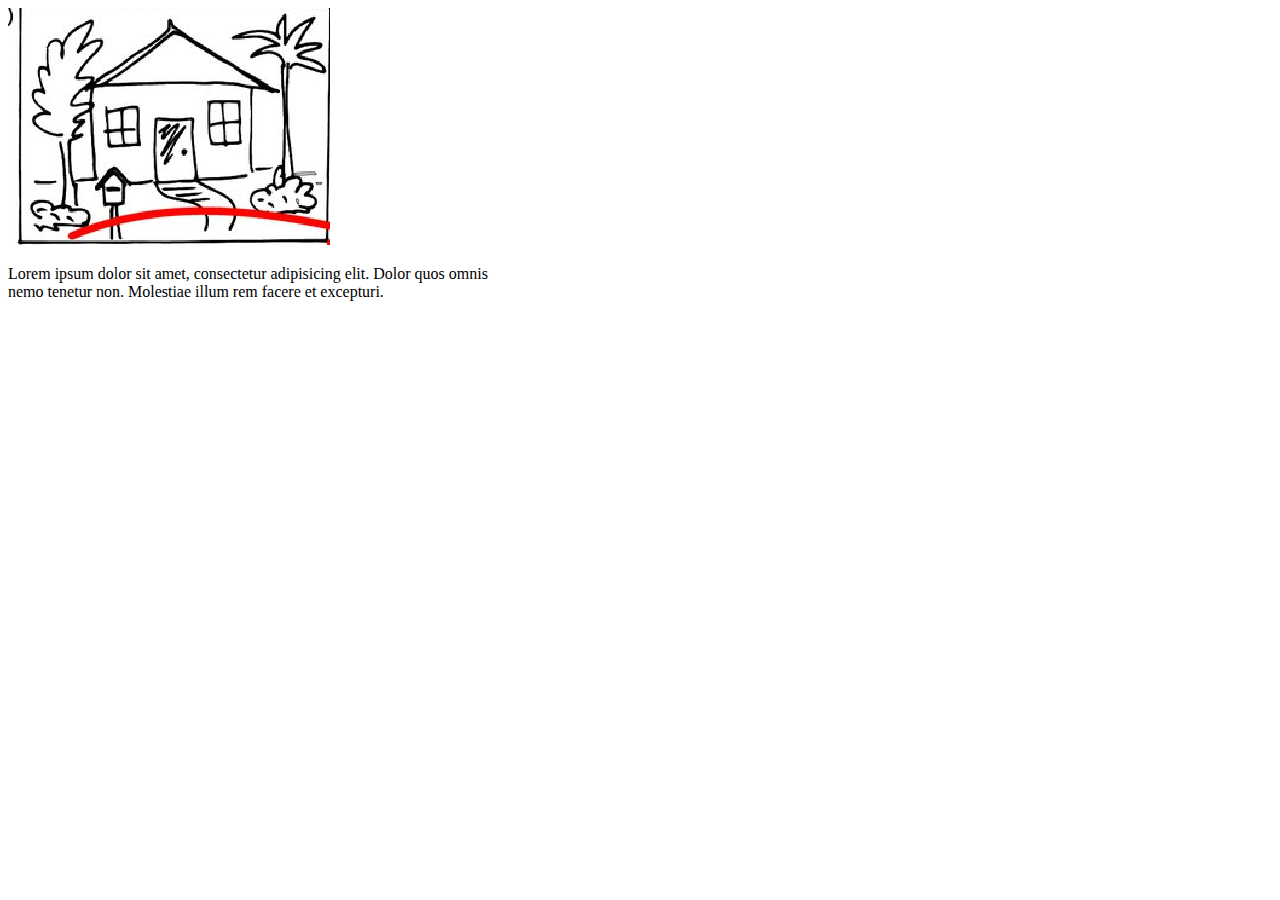
==== index.html @ d3581072 "simon test" ====
<!DOCTYPE html>
<html lang="en">
<head>
  <meta charset="UTF-8">
  <meta name="viewport" content="width=device-width, initial-scale=1.0">
  <title>Storyboard</title>
  <link rel="stylesheet" href="style.css">
</head>
<body>

  <!-- Navbar goes here  -->
  
  <section class="card">
    <img src="./assets/1.png" alt="picture description">
    <p>Lorem ipsum dolor sit amet, consectetur adipisicing elit. Dolor quos omnis nemo tenetur non. Molestiae illum rem facere et excepturi.</p>
  </section>
</body>
</html>
---- style.css ----
.card{
  max-width: 500px;
}
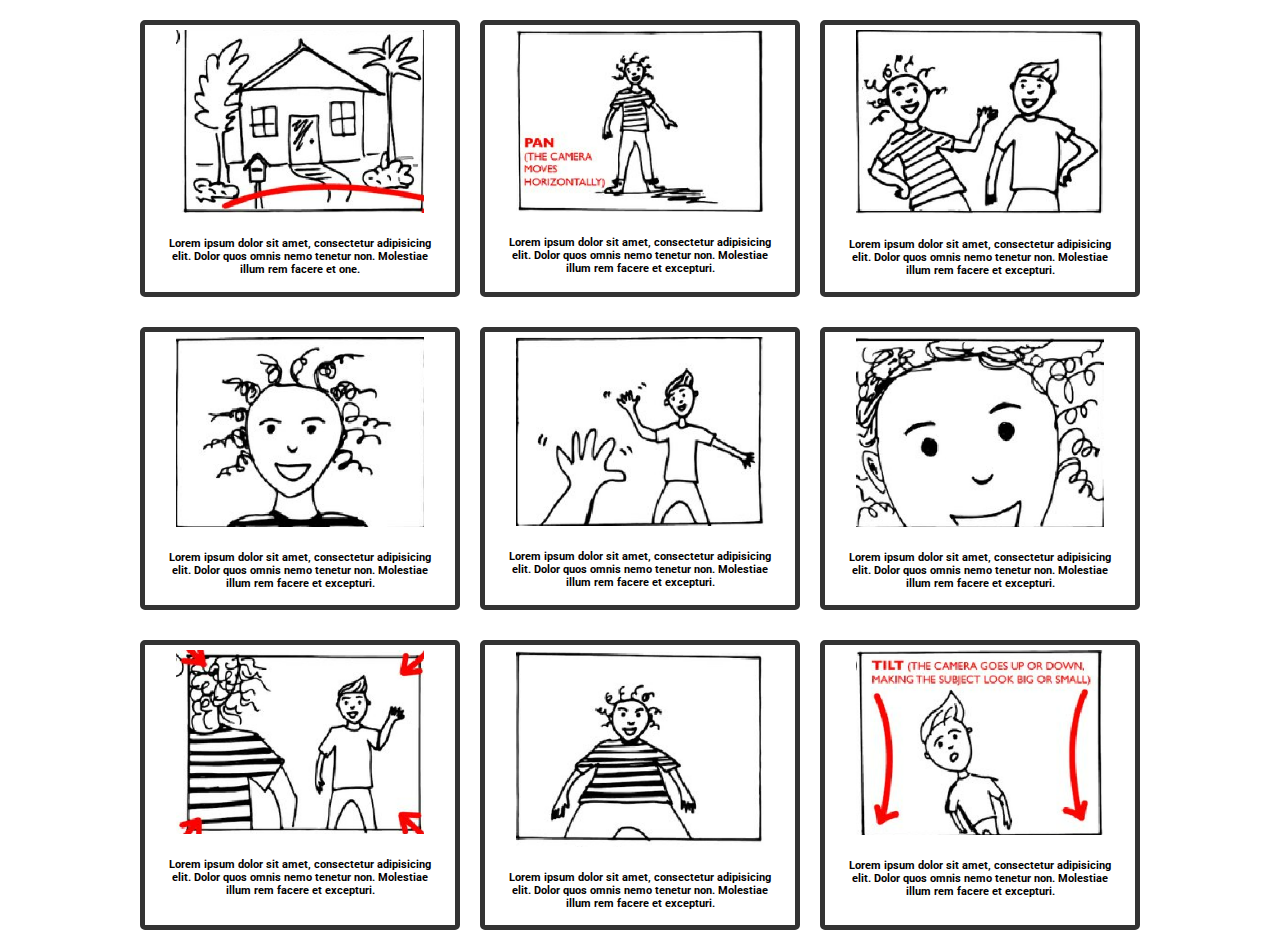
==== commit ead2ef17: "created 3x3 layout" ====
--- a/index.html
+++ b/index.html
@@ -1,18 +1,77 @@
 <!DOCTYPE html>
 <html lang="en">
+
 <head>
   <meta charset="UTF-8">
   <meta name="viewport" content="width=device-width, initial-scale=1.0">
   <title>Storyboard</title>
   <link rel="stylesheet" href="style.css">
+  <link rel="preconnect" href="https://fonts.googleapis.com">
+  <link rel="preconnect" href="https://fonts.gstatic.com" crossorigin>
+  <link href="https://fonts.googleapis.com/css2?family=Roboto&display=swap" rel="stylesheet">
 </head>
+
 <body>
 
   <!-- Navbar goes here  -->
-  
-  <section class="card">
-    <img src="./assets/1.png" alt="picture description">
-    <p>Lorem ipsum dolor sit amet, consectetur adipisicing elit. Dolor quos omnis nemo tenetur non. Molestiae illum rem facere et excepturi.</p>
+
+  <!-- ROW 1 -->
+  <section class="card-row">
+    <section class="card">
+      <img src="./assets/1.png" alt="picture description">
+      <p>Lorem ipsum dolor sit amet, consectetur adipisicing elit. Dolor quos omnis nemo tenetur non. Molestiae illum
+        rem facere et one.</p>
+    </section>
+    <section class="card">
+      <img src="./assets/2.png" alt="picture description">
+      <p>Lorem ipsum dolor sit amet, consectetur adipisicing elit. Dolor quos omnis nemo tenetur non. Molestiae illum
+        rem facere et excepturi.</p>
+    </section>
+    <section class="card">
+      <img src="./assets/3.png" alt="picture description">
+      <p>Lorem ipsum dolor sit amet, consectetur adipisicing elit. Dolor quos omnis nemo tenetur non. Molestiae illum
+        rem facere et excepturi.</p>
+    </section>
   </section>
+
+  <!-- ROW 2 -->
+  <section class="card-row">
+    <section class="card">
+      <img src="./assets/4.png" alt="picture description">
+      <p>Lorem ipsum dolor sit amet, consectetur adipisicing elit. Dolor quos omnis nemo tenetur non. Molestiae illum
+        rem facere et excepturi.</p>
+    </section>
+    <section class="card">
+      <img src="./assets/5.png" alt="picture description">
+      <p>Lorem ipsum dolor sit amet, consectetur adipisicing elit. Dolor quos omnis nemo tenetur non. Molestiae illum
+        rem facere et excepturi.</p>
+    </section>
+    <section class="card">
+      <img src="./assets/6.png" alt="picture description">
+      <p>Lorem ipsum dolor sit amet, consectetur adipisicing elit. Dolor quos omnis nemo tenetur non. Molestiae illum
+        rem facere et excepturi.</p>
+    </section>
+  </section>
+
+  <!-- ROW 3 -->
+  <section class="card-row">
+    <section class="card">
+      <img src="./assets/7.png" alt="picture description">
+      <p>Lorem ipsum dolor sit amet, consectetur adipisicing elit. Dolor quos omnis nemo tenetur non. Molestiae illum
+        rem facere et excepturi.</p>
+    </section>
+    <section class="card">
+      <img src="./assets/8.png" alt="picture description">
+      <p>Lorem ipsum dolor sit amet, consectetur adipisicing elit. Dolor quos omnis nemo tenetur non. Molestiae illum
+        rem facere et excepturi.</p>
+    </section>
+    <section class="card">
+      <img src="./assets/9.png" alt="picture description">
+      <p>Lorem ipsum dolor sit amet, consectetur adipisicing elit. Dolor quos omnis nemo tenetur non. Molestiae illum
+        rem facere et excepturi.</p>
+    </section>
+  </section>
+
 </body>
+
 </html>--- a/style.css
+++ b/style.css
@@ -1,3 +1,54 @@
+*{
+  box-sizing: border-box;
+}
+
+body{
+  font-family: 'Roboto', sans-serif;
+  margin: 0;
+}
+
 .card{
-  max-width: 500px;
+  border: 5px #333 solid;
+  background-color: white;
+
+  width: 25%;
+  /* min-width: 200px; */
+  border-radius: 5px;
+
+  /* background-color: #333; */
+
+  text-align: center;
+
+  /* display: inline-block; */
+
+  float: left;
+
+  margin: 10px;
+}
+
+.card img{
+  margin: 5px;
+  width: 80%;
+  
+  /* height: calc(width); */
+}
+
+.card p{
+  margin: 15px;
+  font-weight: bold;
+
+  font-size: 0.7em;
+}
+
+.card-row{
+  /* max-width: 100%; */
+  width: 100%;
+
+  display: flex;
+  justify-content: center;
+  
+  margin: 10px auto;
+  padding: 0px;
+
+  overflow: auto;
 }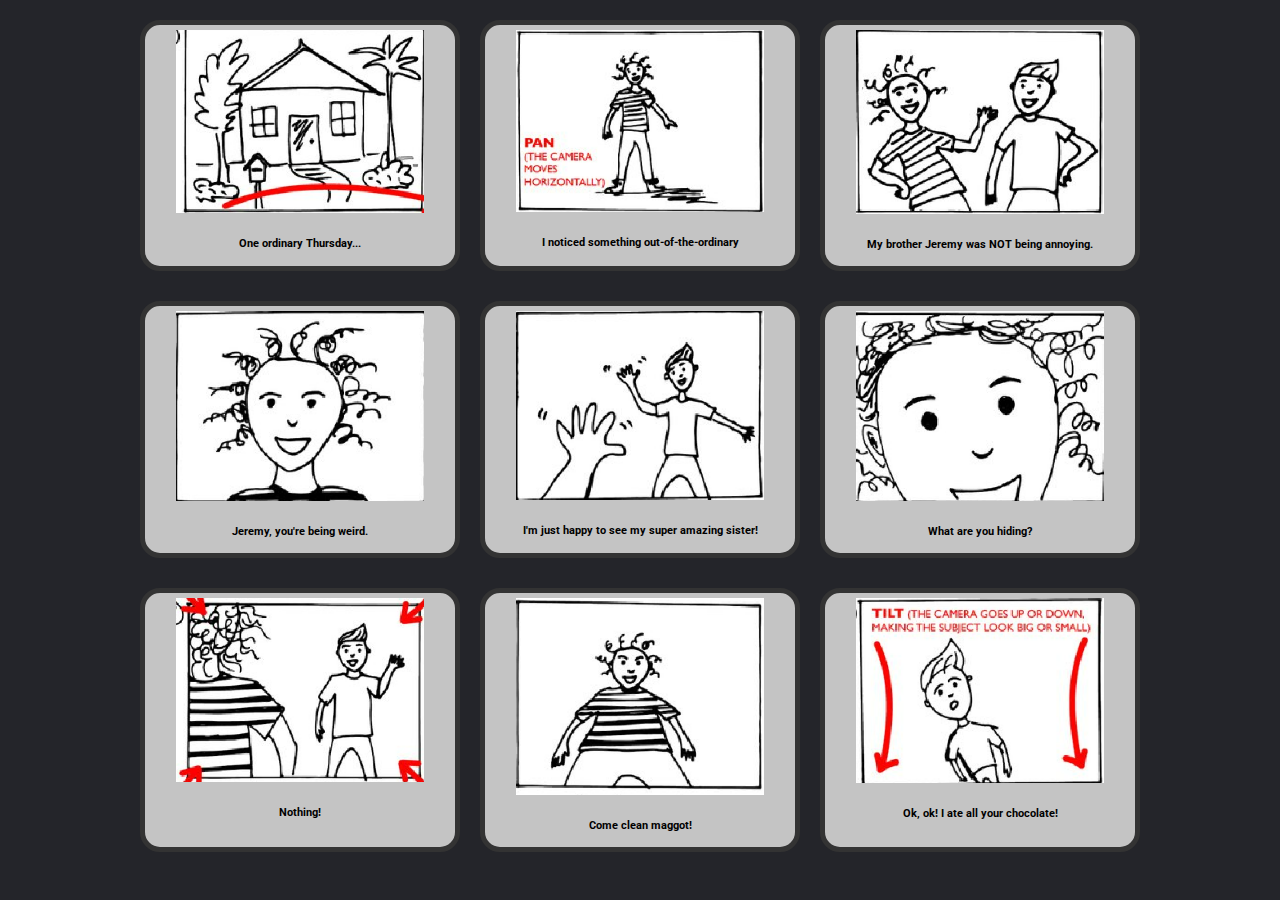
==== commit 3aafeed6: "updated styling and text" ====
--- a/index.html
+++ b/index.html
@@ -18,57 +18,48 @@
   <!-- ROW 1 -->
   <section class="card-row">
     <section class="card">
-      <img src="./assets/1.png" alt="picture description">
-      <p>Lorem ipsum dolor sit amet, consectetur adipisicing elit. Dolor quos omnis nemo tenetur non. Molestiae illum
-        rem facere et one.</p>
+      <img src="./assets/1.png" alt="A picture of a house with trees.">
+      <p>One ordinary Thursday...</p>
     </section>
     <section class="card">
-      <img src="./assets/2.png" alt="picture description">
-      <p>Lorem ipsum dolor sit amet, consectetur adipisicing elit. Dolor quos omnis nemo tenetur non. Molestiae illum
-        rem facere et excepturi.</p>
+      <img src="./assets/2.png" alt="A picture of a girl standing.">
+      <p>I noticed something out-of-the-ordinary</p>
     </section>
     <section class="card">
-      <img src="./assets/3.png" alt="picture description">
-      <p>Lorem ipsum dolor sit amet, consectetur adipisicing elit. Dolor quos omnis nemo tenetur non. Molestiae illum
-        rem facere et excepturi.</p>
+      <img src="./assets/3.png" alt="A picture of the girl and her brother Jeremy.">
+      <p>My brother Jeremy was NOT being annoying.</p>
     </section>
   </section>
 
   <!-- ROW 2 -->
   <section class="card-row">
     <section class="card">
-      <img src="./assets/4.png" alt="picture description">
-      <p>Lorem ipsum dolor sit amet, consectetur adipisicing elit. Dolor quos omnis nemo tenetur non. Molestiae illum
-        rem facere et excepturi.</p>
+      <img src="./assets/4.png" alt="A close-up picture of the girls face">
+      <p>Jeremy, you're being weird.</p>
     </section>
     <section class="card">
-      <img src="./assets/5.png" alt="picture description">
-      <p>Lorem ipsum dolor sit amet, consectetur adipisicing elit. Dolor quos omnis nemo tenetur non. Molestiae illum
-        rem facere et excepturi.</p>
+      <img src="./assets/5.png" alt="a picture of the siblings waving to eacother">
+      <p>I'm just happy to see my super amazing sister!</p>
     </section>
     <section class="card">
-      <img src="./assets/6.png" alt="picture description">
-      <p>Lorem ipsum dolor sit amet, consectetur adipisicing elit. Dolor quos omnis nemo tenetur non. Molestiae illum
-        rem facere et excepturi.</p>
+      <img src="./assets/6.png" alt="a close-up picture of the girls face">
+      <p>What are you hiding?</p>
     </section>
   </section>
 
   <!-- ROW 3 -->
   <section class="card-row">
     <section class="card">
-      <img src="./assets/7.png" alt="picture description">
-      <p>Lorem ipsum dolor sit amet, consectetur adipisicing elit. Dolor quos omnis nemo tenetur non. Molestiae illum
-        rem facere et excepturi.</p>
+      <img src="./assets/7.png" alt="a picture of Jeremy talking to his sister">
+      <p>Nothing!</p>
     </section>
     <section class="card">
-      <img src="./assets/8.png" alt="picture description">
-      <p>Lorem ipsum dolor sit amet, consectetur adipisicing elit. Dolor quos omnis nemo tenetur non. Molestiae illum
-        rem facere et excepturi.</p>
+      <img src="./assets/8.png" alt="a picture of the girl looking angry">
+      <p>Come clean maggot!</p>
     </section>
     <section class="card">
-      <img src="./assets/9.png" alt="picture description">
-      <p>Lorem ipsum dolor sit amet, consectetur adipisicing elit. Dolor quos omnis nemo tenetur non. Molestiae illum
-        rem facere et excepturi.</p>
+      <img src="./assets/9.png" alt="a picture of Jeremy scared">
+      <p>Ok, ok! I ate all your chocolate!</p>
     </section>
   </section>
 
--- a/style.css
+++ b/style.css
@@ -5,15 +5,16 @@
 body{
   font-family: 'Roboto', sans-serif;
   margin: 0;
+  background-color: #24252a;
 }
 
 .card{
   border: 5px #333 solid;
-  background-color: white;
+  background-color: rgb(196, 196, 196);
 
   width: 25%;
   /* min-width: 200px; */
-  border-radius: 5px;
+  border-radius: 20px;
 
   /* background-color: #333; */
 
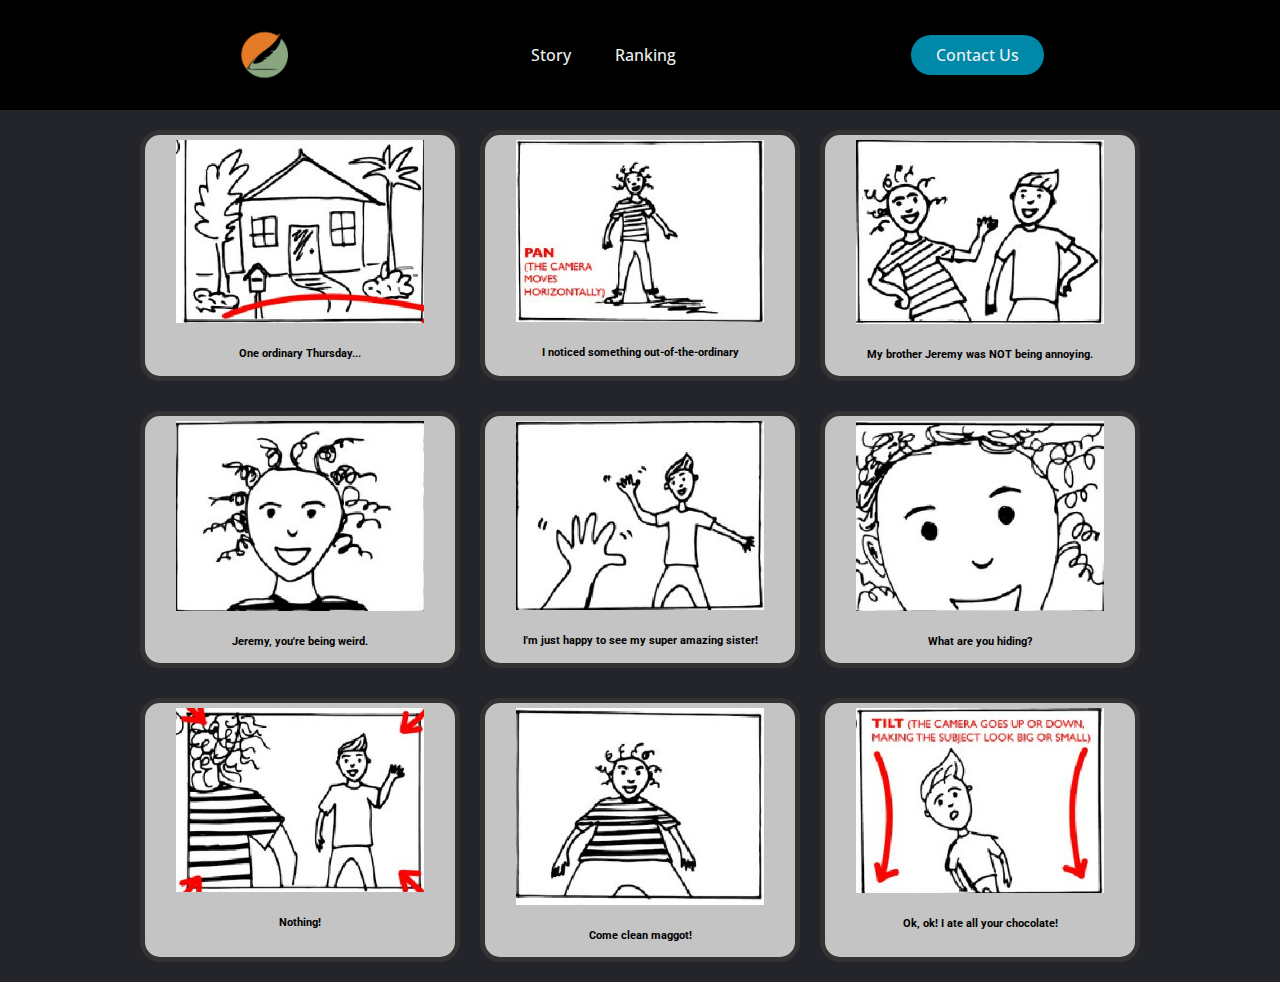
==== commit fc9a0d77: "connected nav bar" ====
--- a/index.html
+++ b/index.html
@@ -9,9 +9,23 @@
   <link rel="preconnect" href="https://fonts.googleapis.com">
   <link rel="preconnect" href="https://fonts.gstatic.com" crossorigin>
   <link href="https://fonts.googleapis.com/css2?family=Roboto&display=swap" rel="stylesheet">
+  <link rel="stylesheet" href="nav.css">
+  <link rel="icon" href="feather-ilustration-logo-template-design-free-vector-removebg-preview.png" type="png" title="icon">
 </head>
 
 <body>
+
+  <header>
+    <img class="img" src="feather-ilustration-logo-template-design-free-vector-removebg-preview.png" alt="logo"
+      height="50px" width="60px">
+    <nav>
+      <ul class="nav__links">
+        <li><a href="./index.html">Story</a></li>
+        <li><a href="./page_2.html">Ranking</a></li>
+      </ul>
+    </nav>
+    <a class="cta" href="#"><button>Contact Us</button></a>
+  </header>
 
   <!-- Navbar goes here  -->
 
--- a/nav.css
+++ b/nav.css
@@ -0,0 +1,67 @@
+@import url('https://fonts.googleapis.com/css2?family=Josefin+Sans&family=Open+Sans:wght@300&display=swap');
+
+* {
+    box-sizing: border-box;
+    margin:auto;
+    padding: 0;
+   
+}
+
+li, a, button {
+    font-family: 'Josefin Sans', sans-serif;
+    font-family: 'Open Sans', sans-serif;
+    font-weight: 500;
+    font-size: 16px;
+    color: #edf0f1;
+    text-decoration: none;
+}
+
+header {
+    display: flex;
+    justify-content: space-between;
+    align-items: center;
+    padding: 30px 10%;
+    background-color: black;
+}
+
+
+.logo {
+    cursor: pointer;
+    
+}
+
+
+.nav__links {
+    list-style: none;
+}
+
+
+.nav__links li {
+    display: inline-block;
+    padding: 0px 20px;
+}
+
+
+.nav__links li a {
+    transition: all 0.3s ease 0s;
+}
+
+.nav__links li a:hover {
+    color: #0088a9;
+}
+
+
+button {
+    padding: 9px 25px;
+    background-color: rgba(0,136,169,1);
+    border: none;
+    border-radius: 50px;
+    cursor: pointer;
+    transition: all 0.3s ease 0s;
+}
+
+button:hover {
+    background-color: rgba(0,136,169,0.8);
+}
+
+
